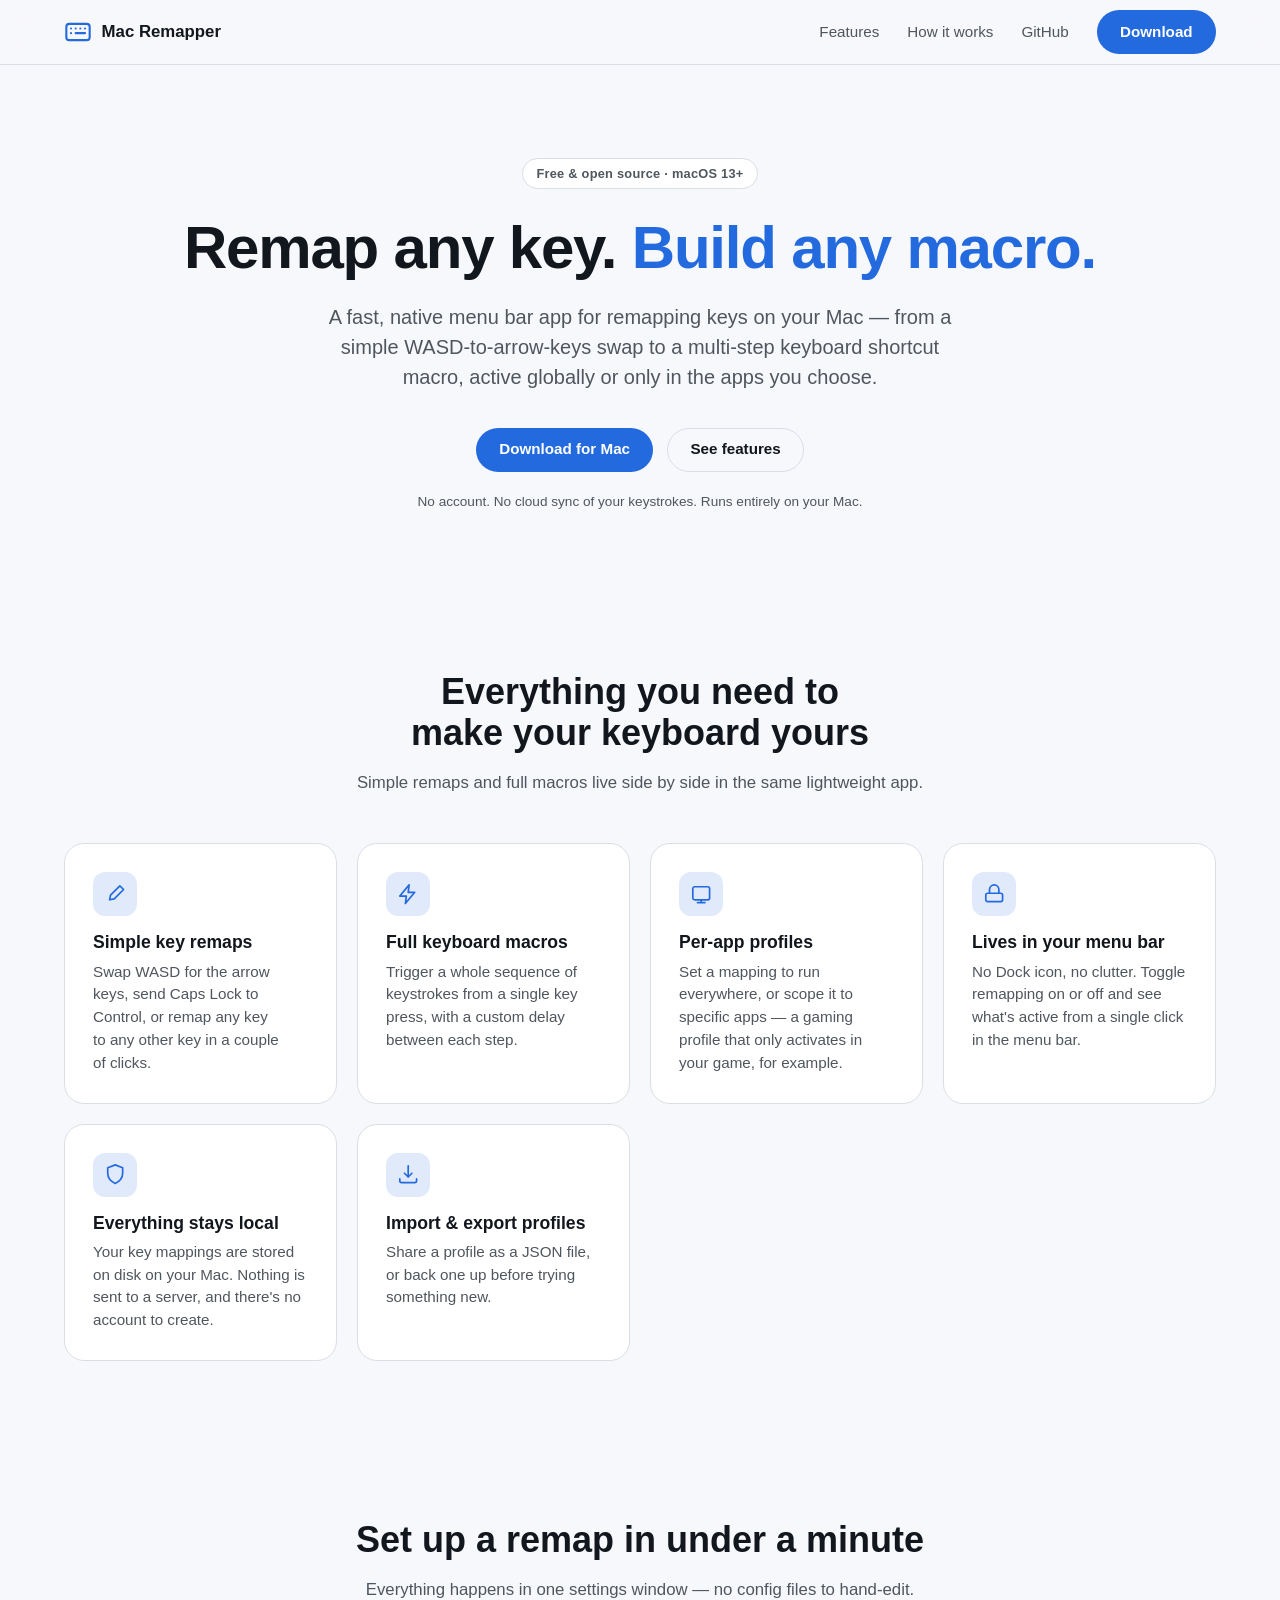
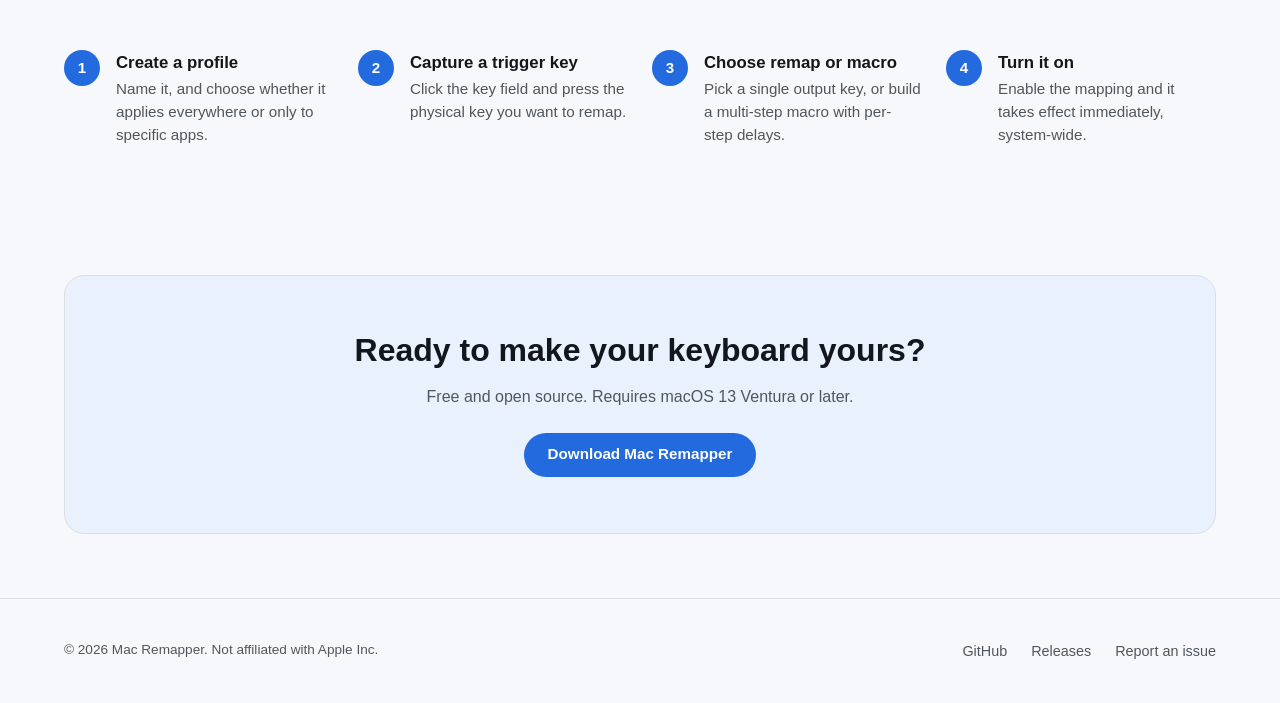
==== docs/index.html @ aa9de694 "Initial commit: Mac Remapper app scaffold + website - Swift Package app split into MacRemapperCore (" ====
<!doctype html>
<html lang="en">
<head>
<meta charset="utf-8">
<meta name="viewport" content="width=device-width, initial-scale=1, viewport-fit=cover">
<meta name="color-scheme" content="light dark">
<title>Mac Remapper — Remap keys and build macros on your Mac</title>
<meta name="description" content="Mac Remapper is a free, native menu bar app for remapping keys and building keyboard macros on macOS — globally or per app.">
<link rel="icon" href="assets/icons/favicon.svg" type="image/svg+xml">
<link rel="stylesheet" href="css/styles.css">
</head>
<body>

<nav class="site-nav">
  <div class="wrap">
    <a class="brand" href="index.html">
      <svg viewBox="0 0 24 24" fill="none" stroke="currentColor" stroke-width="1.8" stroke-linecap="round" stroke-linejoin="round" aria-hidden="true">
        <rect x="2" y="5" width="20" height="14" rx="2.5"></rect>
        <path d="M6 9h.01M10 9h.01M14 9h.01M18 9h.01M6 13h.01M10 13h8"></path>
      </svg>
      Mac Remapper
    </a>
    <button class="nav-toggle" aria-label="Toggle navigation" aria-expanded="false">
      <svg viewBox="0 0 24 24" width="20" height="20" fill="none" stroke="currentColor" stroke-width="2" stroke-linecap="round" aria-hidden="true">
        <path d="M3 6h18M3 12h18M3 18h18"></path>
      </svg>
    </button>
    <ul class="nav-links" data-open="false">
      <li><a href="index.html#features">Features</a></li>
      <li><a href="index.html#how-it-works">How it works</a></li>
      <li><a href="https://github.com/cksarge/Mac-Remapper">GitHub</a></li>
      <li><a class="btn btn-primary" href="download.html">Download</a></li>
    </ul>
  </div>
</nav>

<main>
  <section class="hero">
    <div class="wrap">
      <span class="eyebrow">Free &amp; open source · macOS 13+</span>
      <h1>Remap any key. <span class="accent">Build any macro.</span></h1>
      <p class="hero-subtitle">
        A fast, native menu bar app for remapping keys on your Mac — from a simple
        WASD-to-arrow-keys swap to a multi-step keyboard shortcut macro, active
        globally or only in the apps you choose.
      </p>
      <div class="hero-actions">
        <a class="btn btn-primary" href="download.html">Download for Mac</a>
        <a class="btn btn-secondary" href="index.html#features">See features</a>
      </div>
      <p class="hero-note">No account. No cloud sync of your keystrokes. Runs entirely on your Mac.</p>
    </div>
  </section>

  <section id="features">
    <div class="wrap">
      <div class="section-head">
        <h2>Everything you need to make your keyboard yours</h2>
        <p>Simple remaps and full macros live side by side in the same lightweight app.</p>
      </div>
      <div class="feature-grid">
        <article class="feature-card">
          <div class="icon">
            <svg viewBox="0 0 24 24" fill="none" stroke="currentColor" stroke-width="1.8" stroke-linecap="round" stroke-linejoin="round" aria-hidden="true">
              <path d="M17 3l4 4-10 10-5 1 1-5L17 3z"></path>
            </svg>
          </div>
          <h3>Simple key remaps</h3>
          <p>Swap WASD for the arrow keys, send Caps Lock to Control, or remap any key to any other key in a couple of clicks.</p>
        </article>
        <article class="feature-card">
          <div class="icon">
            <svg viewBox="0 0 24 24" fill="none" stroke="currentColor" stroke-width="1.8" stroke-linecap="round" stroke-linejoin="round" aria-hidden="true">
              <path d="M13 2 3 14h7l-1 8 10-12h-7l1-8z"></path>
            </svg>
          </div>
          <h3>Full keyboard macros</h3>
          <p>Trigger a whole sequence of keystrokes from a single key press, with a custom delay between each step.</p>
        </article>
        <article class="feature-card">
          <div class="icon">
            <svg viewBox="0 0 24 24" fill="none" stroke="currentColor" stroke-width="1.8" stroke-linecap="round" stroke-linejoin="round" aria-hidden="true">
              <rect x="3" y="4" width="18" height="14" rx="2"></rect>
              <path d="M8 21h8M12 18v3"></path>
            </svg>
          </div>
          <h3>Per-app profiles</h3>
          <p>Set a mapping to run everywhere, or scope it to specific apps — a gaming profile that only activates in your game, for example.</p>
        </article>
        <article class="feature-card">
          <div class="icon">
            <svg viewBox="0 0 24 24" fill="none" stroke="currentColor" stroke-width="1.8" stroke-linecap="round" stroke-linejoin="round" aria-hidden="true">
              <rect x="3" y="11" width="18" height="9" rx="2"></rect>
              <path d="M7 11V7a5 5 0 0 1 10 0v4"></path>
            </svg>
          </div>
          <h3>Lives in your menu bar</h3>
          <p>No Dock icon, no clutter. Toggle remapping on or off and see what's active from a single click in the menu bar.</p>
        </article>
        <article class="feature-card">
          <div class="icon">
            <svg viewBox="0 0 24 24" fill="none" stroke="currentColor" stroke-width="1.8" stroke-linecap="round" stroke-linejoin="round" aria-hidden="true">
              <path d="M12 2 4 5v6c0 5 3.4 8.7 8 11 4.6-2.3 8-6 8-11V5l-8-3z"></path>
            </svg>
          </div>
          <h3>Everything stays local</h3>
          <p>Your key mappings are stored on disk on your Mac. Nothing is sent to a server, and there's no account to create.</p>
        </article>
        <article class="feature-card">
          <div class="icon">
            <svg viewBox="0 0 24 24" fill="none" stroke="currentColor" stroke-width="1.8" stroke-linecap="round" stroke-linejoin="round" aria-hidden="true">
              <path d="M12 3v12M12 15l-4-4M12 15l4-4"></path>
              <path d="M3 17v2a2 2 0 0 0 2 2h14a2 2 0 0 0 2-2v-2"></path>
            </svg>
          </div>
          <h3>Import &amp; export profiles</h3>
          <p>Share a profile as a JSON file, or back one up before trying something new.</p>
        </article>
      </div>
    </div>
  </section>

  <section id="how-it-works">
    <div class="wrap">
      <div class="section-head">
        <h2>Set up a remap in under a minute</h2>
        <p>Everything happens in one settings window — no config files to hand-edit.</p>
      </div>
      <div class="steps">
        <div class="step">
          <span class="step-number">1</span>
          <h3>Create a profile</h3>
          <p>Name it, and choose whether it applies everywhere or only to specific apps.</p>
        </div>
        <div class="step">
          <span class="step-number">2</span>
          <h3>Capture a trigger key</h3>
          <p>Click the key field and press the physical key you want to remap.</p>
        </div>
        <div class="step">
          <span class="step-number">3</span>
          <h3>Choose remap or macro</h3>
          <p>Pick a single output key, or build a multi-step macro with per-step delays.</p>
        </div>
        <div class="step">
          <span class="step-number">4</span>
          <h3>Turn it on</h3>
          <p>Enable the mapping and it takes effect immediately, system-wide.</p>
        </div>
      </div>
    </div>
  </section>

  <section>
    <div class="wrap">
      <div class="cta-band">
        <h2>Ready to make your keyboard yours?</h2>
        <p>Free and open source. Requires macOS 13 Ventura or later.</p>
        <a class="btn btn-primary" href="download.html">Download Mac Remapper</a>
      </div>
    </div>
  </section>
</main>

<footer class="site-footer">
  <div class="wrap">
    <p class="footer-note">© <span id="year"></span> Mac Remapper. Not affiliated with Apple Inc.</p>
    <ul class="footer-links">
      <li><a href="https://github.com/cksarge/Mac-Remapper">GitHub</a></li>
      <li><a href="https://github.com/cksarge/Mac-Remapper/releases">Releases</a></li>
      <li><a href="https://github.com/cksarge/Mac-Remapper/issues">Report an issue</a></li>
    </ul>
  </div>
</footer>

<script>document.getElementById("year").textContent = new Date().getFullYear();</script>
<script src="js/main.js"></script>
</body>
</html>
---- docs/css/styles.css ----
/* ==========================================================================
   Design tokens
   ========================================================================== */
:root {
  color-scheme: light dark;

  /* Tier 1: literal tokens */
  --color-blue-40: oklch(55% 0.19 260);
  --color-blue-75: oklch(75% 0.15 260);
  --color-gray-98: oklch(98% 0.004 260);
  --color-gray-92: oklch(92% 0.006 260);
  --color-gray-90: oklch(90% 0.01 260);
  --color-gray-65: oklch(65% 0.015 260);
  --color-gray-45: oklch(45% 0.015 260);
  --color-gray-30: oklch(30% 0.015 260);
  --color-gray-20: oklch(20% 0.015 260);
  --color-gray-15: oklch(15% 0.015 260);
  --color-gray-12: oklch(12% 0.015 260);

  /* Tier 2: semantic tokens */
  --color-bg: light-dark(var(--color-gray-98), var(--color-gray-12));
  --color-surface: light-dark(white, var(--color-gray-15));
  --color-surface-raised: light-dark(white, var(--color-gray-20));
  --color-text: light-dark(var(--color-gray-20), var(--color-gray-92));
  --color-text-muted: light-dark(var(--color-gray-45), var(--color-gray-65));
  --color-border: light-dark(var(--color-gray-90), var(--color-gray-30));
  --color-accent: light-dark(var(--color-blue-40), var(--color-blue-75));
  --color-accent-text: light-dark(white, var(--color-gray-12));

  --font-sans: -apple-system, BlinkMacSystemFont, "SF Pro Text", "Segoe UI", Roboto, Helvetica, Arial, sans-serif;
  --font-mono: ui-monospace, "SF Mono", Menlo, Consolas, monospace;

  --radius-md: 0.75rem;
  --radius-lg: 1.25rem;
  --shadow-card: 0 1px 2px oklch(0% 0 0 / 4%), 0 8px 24px oklch(0% 0 0 / 6%);

  accent-color: var(--color-accent);
  scrollbar-color: light-dark(var(--color-gray-90), var(--color-gray-30)) transparent;
}

/* ==========================================================================
   Reset & base
   ========================================================================== */
*,
*::before,
*::after {
  box-sizing: border-box;
}

html {
  -webkit-text-size-adjust: 100%;
}

body {
  margin: 0;
  background: var(--color-bg);
  color: var(--color-text);
  font-family: var(--font-sans);
  font-size: 1rem;
  line-height: 1.5;
  overflow-wrap: break-word;
}

img,
svg {
  max-width: 100%;
  display: block;
}

h1,
h2,
h3 {
  line-height: 1.15;
  text-wrap: balance;
}

p {
  text-wrap: pretty;
}

a {
  color: inherit;
}

:focus-visible {
  outline: 2px solid var(--color-accent);
  outline-offset: 2px;
}

.visually-hidden {
  position: absolute;
  inline-size: 1px;
  block-size: 1px;
  overflow: hidden;
  clip-path: inset(50%);
  white-space: nowrap;
}

/* ==========================================================================
   Layout shell
   ========================================================================== */
.wrap {
  inline-size: min(100% - 3rem, 72rem);
  margin-inline: auto;
}

/* ==========================================================================
   Nav
   ========================================================================== */
.site-nav {
  position: sticky;
  top: env(safe-area-inset-top, 0px);
  z-index: 10;
  background: color-mix(in oklab, var(--color-bg) 88%, transparent);
  backdrop-filter: blur(12px);
  border-block-end: 1px solid var(--color-border);
}

.site-nav .wrap {
  display: flex;
  align-items: center;
  justify-content: space-between;
  block-size: 4rem;
  gap: 1rem;
}

.brand {
  display: flex;
  align-items: center;
  gap: 0.6rem;
  font-weight: 700;
  font-size: 1.05rem;
  text-decoration: none;
  color: var(--color-text);
}

.brand svg {
  inline-size: 1.75rem;
  block-size: 1.75rem;
  color: var(--color-accent);
}

.nav-links {
  display: flex;
  align-items: center;
  gap: 1.75rem;
  list-style: none;
  margin: 0;
  padding: 0;
}

.nav-links a {
  text-decoration: none;
  color: var(--color-text-muted);
  font-size: 0.95rem;
  transition: color 0.15s ease;
}

.nav-links a:hover {
  color: var(--color-text);
}

.nav-links .btn {
  color: var(--color-accent-text);
}

.nav-toggle {
  display: none;
}

/* ==========================================================================
   Buttons
   ========================================================================== */
.btn {
  display: inline-flex;
  align-items: center;
  justify-content: center;
  gap: 0.5rem;
  min-block-size: 2.75rem;
  padding-inline: 1.4rem;
  border-radius: 999px;
  font-size: 0.95rem;
  font-weight: 600;
  text-decoration: none;
  border: 1px solid transparent;
  cursor: pointer;
  transition: transform 0.15s ease, background-color 0.15s ease, border-color 0.15s ease;
}

.btn:active {
  transform: scale(0.98);
}

.btn-primary {
  background: var(--color-accent);
  color: var(--color-accent-text);
}

.btn-primary:hover {
  background: color-mix(in oklab, var(--color-accent), black 10%);
}

.btn-secondary {
  background: transparent;
  color: var(--color-text);
  border-color: var(--color-border);
}

.btn-secondary:hover {
  border-color: var(--color-accent);
  color: var(--color-accent);
}

.btn-block {
  inline-size: 100%;
}

/* ==========================================================================
   Hero
   ========================================================================== */
.hero {
  padding-block: clamp(3.5rem, 6vw + 1rem, 7rem) clamp(2.5rem, 4vw, 4rem);
  text-align: center;
}

.eyebrow {
  display: inline-flex;
  align-items: center;
  gap: 0.5rem;
  padding: 0.3rem 0.85rem;
  border-radius: 999px;
  background: var(--color-surface);
  border: 1px solid var(--color-border);
  color: var(--color-text-muted);
  font-size: 0.8rem;
  font-weight: 600;
  letter-spacing: 0.02em;
  margin-block-end: 1.5rem;
}

.hero h1 {
  font-size: clamp(2.25rem, 1.6rem + 3vw, 3.75rem);
  margin-block: 0 1.1rem;
  letter-spacing: -0.02em;
}

.hero h1 .accent {
  color: var(--color-accent);
}

.hero-subtitle {
  font-size: clamp(1.05rem, 0.95rem + 0.4vw, 1.25rem);
  color: var(--color-text-muted);
  max-inline-size: 40rem;
  margin-inline: auto;
  margin-block-end: 2.25rem;
}

.hero-actions {
  display: flex;
  flex-wrap: wrap;
  justify-content: center;
  gap: 0.85rem;
}

.hero-note {
  margin-block-start: 1.25rem;
  font-size: 0.85rem;
  color: var(--color-text-muted);
}

/* ==========================================================================
   Sections
   ========================================================================== */
section {
  padding-block: clamp(2.5rem, 5vw, 5rem);
}

.section-head {
  text-align: center;
  max-inline-size: 40rem;
  margin-inline: auto;
  margin-block-end: clamp(2rem, 4vw, 3rem);
}

.section-head h2 {
  font-size: clamp(1.6rem, 1.3rem + 1.2vw, 2.25rem);
  margin-block-end: 0.6rem;
}

.section-head p {
  color: var(--color-text-muted);
  font-size: 1.05rem;
}

/* ==========================================================================
   Feature grid
   ========================================================================== */
.feature-grid {
  display: grid;
  grid-template-columns: repeat(auto-fit, minmax(min(100%, 15.5rem), 1fr));
  gap: 1.25rem;
}

.feature-card {
  background: var(--color-surface);
  border: 1px solid var(--color-border);
  border-radius: var(--radius-lg);
  padding: 1.75rem;
}

.feature-card .icon {
  inline-size: 2.75rem;
  block-size: 2.75rem;
  border-radius: var(--radius-md);
  display: grid;
  place-items: center;
  background: color-mix(in oklab, var(--color-accent) 14%, transparent);
  color: var(--color-accent);
  margin-block-end: 1rem;
}

.feature-card .icon svg {
  inline-size: 1.4rem;
  block-size: 1.4rem;
}

.feature-card h3 {
  font-size: 1.1rem;
  margin-block: 0 0.5rem;
}

.feature-card p {
  color: var(--color-text-muted);
  font-size: 0.95rem;
  margin: 0;
}

/* ==========================================================================
   How it works
   ========================================================================== */
.steps {
  display: grid;
  grid-template-columns: repeat(auto-fit, minmax(min(100%, 16rem), 1fr));
  gap: 1.5rem;
}

.step {
  position: relative;
  padding-inline-start: 3.25rem;
}

.step .step-number {
  position: absolute;
  inset-inline-start: 0;
  inset-block-start: 0;
  inline-size: 2.25rem;
  block-size: 2.25rem;
  border-radius: 50%;
  background: var(--color-accent);
  color: var(--color-accent-text);
  display: grid;
  place-items: center;
  font-weight: 700;
  font-size: 0.95rem;
}

.step h3 {
  font-size: 1.05rem;
  margin-block: 0.15rem 0.4rem;
}

.step p {
  color: var(--color-text-muted);
  font-size: 0.95rem;
  margin: 0;
}

/* ==========================================================================
   CTA band
   ========================================================================== */
.cta-band {
  border-radius: var(--radius-lg);
  background: color-mix(in oklab, var(--color-accent) 10%, var(--color-surface));
  border: 1px solid var(--color-border);
  padding: clamp(2rem, 5vw, 3.5rem);
  text-align: center;
}

.cta-band h2 {
  font-size: clamp(1.5rem, 1.2rem + 1vw, 2rem);
  margin-block: 0 0.6rem;
}

.cta-band p {
  color: var(--color-text-muted);
  margin-block-end: 1.5rem;
}

/* ==========================================================================
   Footer
   ========================================================================== */
.site-footer {
  border-block-start: 1px solid var(--color-border);
  padding-block: 2.5rem;
  padding-block-end: calc(2.5rem + env(safe-area-inset-bottom, 0px));
}

.site-footer .wrap {
  display: flex;
  flex-wrap: wrap;
  justify-content: space-between;
  align-items: center;
  gap: 1rem;
}

.footer-links {
  display: flex;
  gap: 1.5rem;
  list-style: none;
  margin: 0;
  padding: 0;
  flex-wrap: wrap;
}

.footer-links a {
  color: var(--color-text-muted);
  text-decoration: none;
  font-size: 0.9rem;
}

.footer-links a:hover {
  color: var(--color-text);
}

.footer-note {
  color: var(--color-text-muted);
  font-size: 0.85rem;
  margin: 0;
}

/* ==========================================================================
   Download page
   ========================================================================== */
.download-card {
  background: var(--color-surface);
  border: 1px solid var(--color-border);
  border-radius: var(--radius-lg);
  box-shadow: var(--shadow-card);
  padding: clamp(1.75rem, 4vw, 2.75rem);
  max-inline-size: 34rem;
  margin-inline: auto;
  text-align: center;
}

.download-card .icon-lg {
  inline-size: 4rem;
  block-size: 4rem;
  margin-inline: auto;
  margin-block-end: 1.25rem;
  border-radius: var(--radius-md);
  background: color-mix(in oklab, var(--color-accent) 14%, transparent);
  color: var(--color-accent);
  display: grid;
  place-items: center;
}

.download-card .icon-lg svg {
  inline-size: 2rem;
  block-size: 2rem;
}

.download-meta {
  display: flex;
  justify-content: center;
  gap: 1.5rem;
  margin-block: 1.25rem;
  flex-wrap: wrap;
  color: var(--color-text-muted);
  font-size: 0.9rem;
}

.download-meta strong {
  color: var(--color-text);
  display: block;
  font-size: 1rem;
}

.requirements {
  text-align: start;
  background: var(--color-bg);
  border: 1px solid var(--color-border);
  border-radius: var(--radius-md);
  padding: 1.25rem 1.5rem;
  margin-block-start: 2rem;
}

.requirements h3 {
  font-size: 0.95rem;
  margin-block: 0 0.6rem;
}

.requirements ul {
  margin: 0;
  padding-inline-start: 1.2rem;
  color: var(--color-text-muted);
  font-size: 0.9rem;
}

.requirements li + li {
  margin-block-start: 0.35rem;
}

.install-steps {
  text-align: start;
  margin-block-start: 2.5rem;
}

.install-steps ol {
  padding-inline-start: 1.2rem;
  color: var(--color-text-muted);
  font-size: 0.95rem;
}

.install-steps li + li {
  margin-block-start: 0.6rem;
}

.install-steps code {
  font-family: var(--font-mono);
  background: var(--color-bg);
  border: 1px solid var(--color-border);
  border-radius: 0.3rem;
  padding: 0.1rem 0.4rem;
  font-size: 0.85em;
}

/* ==========================================================================
   Small screens
   ========================================================================== */
@media (max-width: 40rem) {
  .nav-links {
    display: none;
    position: fixed;
    inset-block-start: 4rem;
    inset-inline: 0;
    /* Explicit height rather than relying on inset top+bottom auto-stretch,
       which some engines fail to resolve correctly on a flex container. */
    block-size: calc(100dvh - 4rem);
    overflow-y: auto;
    flex-direction: column;
    align-items: stretch;
    padding: 1.5rem;
    gap: 1rem;
    background: var(--color-surface);
    border-block-start: 1px solid var(--color-border);
    box-shadow: var(--shadow-card);
  }

  .nav-links[data-open="true"] {
    display: flex;
  }

  .nav-links a {
    font-size: 1.05rem;
    padding-block: 0.5rem;
  }

  .nav-toggle {
    display: inline-flex;
    align-items: center;
    justify-content: center;
    inline-size: 2.5rem;
    block-size: 2.5rem;
    border-radius: 0.5rem;
    border: 1px solid var(--color-border);
    background: var(--color-surface);
    color: var(--color-text);
  }
}

@media (prefers-reduced-motion: reduce) {
  * {
    transition-duration: 0.001ms !important;
    animation-duration: 0.001ms !important;
  }
}
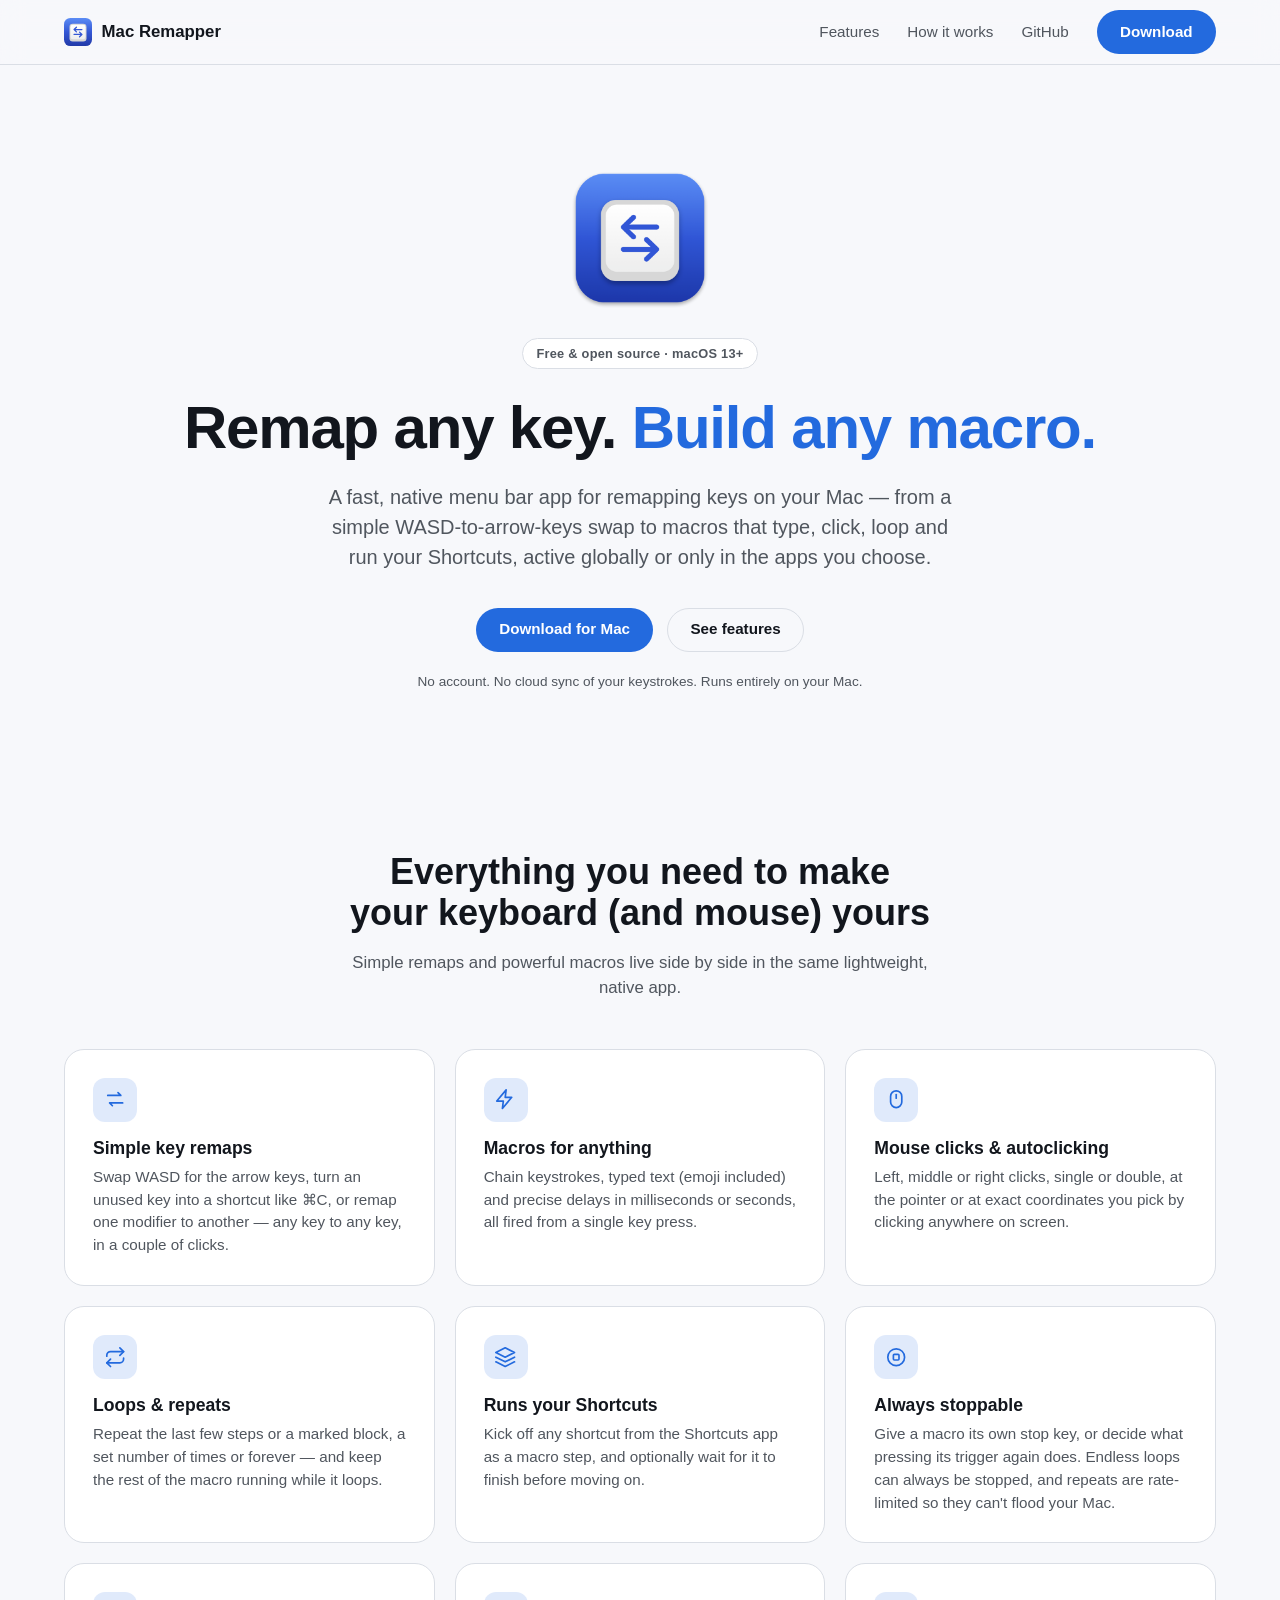
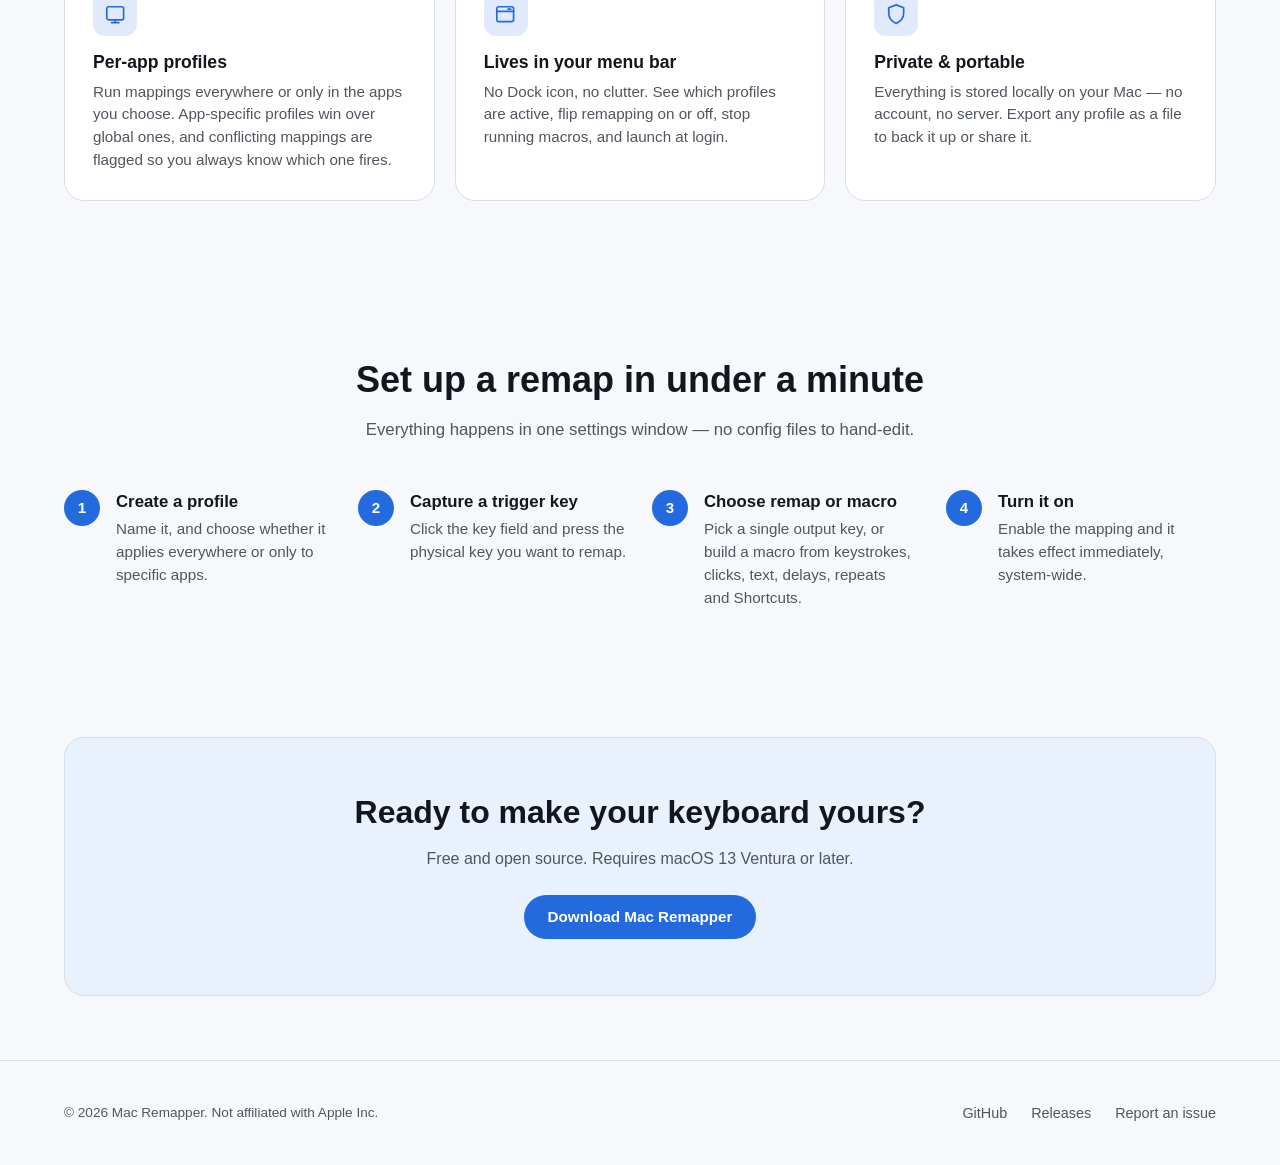
==== commit 678ab381: "feat: Mac Remapper 1.0.0 First public release of the menu bar app and website.  App - Macros with ke" ====
--- a/docs/index.html
+++ b/docs/index.html
@@ -5,8 +5,9 @@
 <meta name="viewport" content="width=device-width, initial-scale=1, viewport-fit=cover">
 <meta name="color-scheme" content="light dark">
 <title>Mac Remapper — Remap keys and build macros on your Mac</title>
-<meta name="description" content="Mac Remapper is a free, native menu bar app for remapping keys and building keyboard macros on macOS — globally or per app.">
+<meta name="description" content="Mac Remapper is a free, native menu bar app for remapping keys and building keyboard and mouse macros on macOS — globally or per app.">
 <link rel="icon" href="assets/icons/favicon.svg" type="image/svg+xml">
+<link rel="apple-touch-icon" href="assets/icons/apple-touch-icon.png">
 <link rel="stylesheet" href="css/styles.css">
 </head>
 <body>
@@ -14,10 +15,7 @@
 <nav class="site-nav">
   <div class="wrap">
     <a class="brand" href="index.html">
-      <svg viewBox="0 0 24 24" fill="none" stroke="currentColor" stroke-width="1.8" stroke-linecap="round" stroke-linejoin="round" aria-hidden="true">
-        <rect x="2" y="5" width="20" height="14" rx="2.5"></rect>
-        <path d="M6 9h.01M10 9h.01M14 9h.01M18 9h.01M6 13h.01M10 13h8"></path>
-      </svg>
+      <img src="assets/icons/favicon.svg" alt="" width="28" height="28">
       Mac Remapper
     </a>
     <button class="nav-toggle" aria-label="Toggle navigation" aria-expanded="false">
@@ -37,12 +35,13 @@
 <main>
   <section class="hero">
     <div class="wrap">
+      <img class="hero-icon" src="assets/icons/app-icon-512.png" alt="Mac Remapper app icon" width="160" height="160">
       <span class="eyebrow">Free &amp; open source · macOS 13+</span>
       <h1>Remap any key. <span class="accent">Build any macro.</span></h1>
       <p class="hero-subtitle">
         A fast, native menu bar app for remapping keys on your Mac — from a simple
-        WASD-to-arrow-keys swap to a multi-step keyboard shortcut macro, active
-        globally or only in the apps you choose.
+        WASD-to-arrow-keys swap to macros that type, click, loop and run your
+        Shortcuts, active globally or only in the apps you choose.
       </p>
       <div class="hero-actions">
         <a class="btn btn-primary" href="download.html">Download for Mac</a>
@@ -55,18 +54,18 @@
   <section id="features">
     <div class="wrap">
       <div class="section-head">
-        <h2>Everything you need to make your keyboard yours</h2>
-        <p>Simple remaps and full macros live side by side in the same lightweight app.</p>
+        <h2>Everything you need to make your keyboard (and mouse) yours</h2>
+        <p>Simple remaps and powerful macros live side by side in the same lightweight, native app.</p>
       </div>
       <div class="feature-grid">
         <article class="feature-card">
           <div class="icon">
             <svg viewBox="0 0 24 24" fill="none" stroke="currentColor" stroke-width="1.8" stroke-linecap="round" stroke-linejoin="round" aria-hidden="true">
-              <path d="M17 3l4 4-10 10-5 1 1-5L17 3z"></path>
+              <path d="M4 8h14l-3-3"></path><path d="M20 16H6l3 3"></path>
             </svg>
           </div>
           <h3>Simple key remaps</h3>
-          <p>Swap WASD for the arrow keys, send Caps Lock to Control, or remap any key to any other key in a couple of clicks.</p>
+          <p>Swap WASD for the arrow keys, turn an unused key into a shortcut like ⌘C, or remap one modifier to another — any key to any key, in a couple of clicks.</p>
         </article>
         <article class="feature-card">
           <div class="icon">
@@ -74,28 +73,62 @@
               <path d="M13 2 3 14h7l-1 8 10-12h-7l1-8z"></path>
             </svg>
           </div>
-          <h3>Full keyboard macros</h3>
-          <p>Trigger a whole sequence of keystrokes from a single key press, with a custom delay between each step.</p>
-        </article>
-        <article class="feature-card">
-          <div class="icon">
-            <svg viewBox="0 0 24 24" fill="none" stroke="currentColor" stroke-width="1.8" stroke-linecap="round" stroke-linejoin="round" aria-hidden="true">
-              <rect x="3" y="4" width="18" height="14" rx="2"></rect>
-              <path d="M8 21h8M12 18v3"></path>
+          <h3>Macros for anything</h3>
+          <p>Chain keystrokes, typed text (emoji included) and precise delays in milliseconds or seconds, all fired from a single key press.</p>
+        </article>
+        <article class="feature-card">
+          <div class="icon">
+            <svg viewBox="0 0 24 24" fill="none" stroke="currentColor" stroke-width="1.8" stroke-linecap="round" stroke-linejoin="round" aria-hidden="true">
+              <rect x="6" y="3" width="12" height="18" rx="6"></rect><path d="M12 7v4"></path>
+            </svg>
+          </div>
+          <h3>Mouse clicks &amp; autoclicking</h3>
+          <p>Left, middle or right clicks, single or double, at the pointer or at exact coordinates you pick by clicking anywhere on screen.</p>
+        </article>
+        <article class="feature-card">
+          <div class="icon">
+            <svg viewBox="0 0 24 24" fill="none" stroke="currentColor" stroke-width="1.8" stroke-linecap="round" stroke-linejoin="round" aria-hidden="true">
+              <path d="M17 2l4 4-4 4"></path><path d="M3 11v-1a4 4 0 0 1 4-4h14"></path><path d="M7 22l-4-4 4-4"></path><path d="M21 13v1a4 4 0 0 1-4 4H3"></path>
+            </svg>
+          </div>
+          <h3>Loops &amp; repeats</h3>
+          <p>Repeat the last few steps or a marked block, a set number of times or forever — and keep the rest of the macro running while it loops.</p>
+        </article>
+        <article class="feature-card">
+          <div class="icon">
+            <svg viewBox="0 0 24 24" fill="none" stroke="currentColor" stroke-width="1.8" stroke-linecap="round" stroke-linejoin="round" aria-hidden="true">
+              <path d="M12 2 2 7l10 5 10-5-10-5z"></path><path d="M2 17l10 5 10-5"></path><path d="M2 12l10 5 10-5"></path>
+            </svg>
+          </div>
+          <h3>Runs your Shortcuts</h3>
+          <p>Kick off any shortcut from the Shortcuts app as a macro step, and optionally wait for it to finish before moving on.</p>
+        </article>
+        <article class="feature-card">
+          <div class="icon">
+            <svg viewBox="0 0 24 24" fill="none" stroke="currentColor" stroke-width="1.8" stroke-linecap="round" stroke-linejoin="round" aria-hidden="true">
+              <circle cx="12" cy="12" r="9"></circle><rect x="9" y="9" width="6" height="6" rx="1"></rect>
+            </svg>
+          </div>
+          <h3>Always stoppable</h3>
+          <p>Give a macro its own stop key, or decide what pressing its trigger again does. Endless loops can always be stopped, and repeats are rate-limited so they can't flood your Mac.</p>
+        </article>
+        <article class="feature-card">
+          <div class="icon">
+            <svg viewBox="0 0 24 24" fill="none" stroke="currentColor" stroke-width="1.8" stroke-linecap="round" stroke-linejoin="round" aria-hidden="true">
+              <rect x="3" y="4" width="18" height="14" rx="2"></rect><path d="M8 21h8M12 18v3"></path>
             </svg>
           </div>
           <h3>Per-app profiles</h3>
-          <p>Set a mapping to run everywhere, or scope it to specific apps — a gaming profile that only activates in your game, for example.</p>
-        </article>
-        <article class="feature-card">
-          <div class="icon">
-            <svg viewBox="0 0 24 24" fill="none" stroke="currentColor" stroke-width="1.8" stroke-linecap="round" stroke-linejoin="round" aria-hidden="true">
-              <rect x="3" y="11" width="18" height="9" rx="2"></rect>
-              <path d="M7 11V7a5 5 0 0 1 10 0v4"></path>
+          <p>Run mappings everywhere or only in the apps you choose. App-specific profiles win over global ones, and conflicting mappings are flagged so you always know which one fires.</p>
+        </article>
+        <article class="feature-card">
+          <div class="icon">
+            <svg viewBox="0 0 24 24" fill="none" stroke="currentColor" stroke-width="1.8" stroke-linecap="round" stroke-linejoin="round" aria-hidden="true">
+              <rect x="3" y="4" width="18" height="16" rx="2"></rect><path d="M3 9h18"></path><path d="M15 6.5h3"></path>
             </svg>
           </div>
           <h3>Lives in your menu bar</h3>
-          <p>No Dock icon, no clutter. Toggle remapping on or off and see what's active from a single click in the menu bar.</p>
+          <p>No Dock icon, no clutter. See which profiles are active, flip remapping on or off, stop running macros, and launch at login.</p>
         </article>
         <article class="feature-card">
           <div class="icon">
@@ -103,18 +136,8 @@
               <path d="M12 2 4 5v6c0 5 3.4 8.7 8 11 4.6-2.3 8-6 8-11V5l-8-3z"></path>
             </svg>
           </div>
-          <h3>Everything stays local</h3>
-          <p>Your key mappings are stored on disk on your Mac. Nothing is sent to a server, and there's no account to create.</p>
-        </article>
-        <article class="feature-card">
-          <div class="icon">
-            <svg viewBox="0 0 24 24" fill="none" stroke="currentColor" stroke-width="1.8" stroke-linecap="round" stroke-linejoin="round" aria-hidden="true">
-              <path d="M12 3v12M12 15l-4-4M12 15l4-4"></path>
-              <path d="M3 17v2a2 2 0 0 0 2 2h14a2 2 0 0 0 2-2v-2"></path>
-            </svg>
-          </div>
-          <h3>Import &amp; export profiles</h3>
-          <p>Share a profile as a JSON file, or back one up before trying something new.</p>
+          <h3>Private &amp; portable</h3>
+          <p>Everything is stored locally on your Mac — no account, no server. Export any profile as a file to back it up or share it.</p>
         </article>
       </div>
     </div>
@@ -140,7 +163,7 @@
         <div class="step">
           <span class="step-number">3</span>
           <h3>Choose remap or macro</h3>
-          <p>Pick a single output key, or build a multi-step macro with per-step delays.</p>
+          <p>Pick a single output key, or build a macro from keystrokes, clicks, text, delays, repeats and Shortcuts.</p>
         </div>
         <div class="step">
           <span class="step-number">4</span>
--- a/docs/css/styles.css
+++ b/docs/css/styles.css
@@ -134,10 +134,9 @@
   color: var(--color-text);
 }
 
-.brand svg {
+.brand img {
   inline-size: 1.75rem;
   block-size: 1.75rem;
-  color: var(--color-accent);
 }
 
 .nav-links {
@@ -223,6 +222,20 @@
   text-align: center;
 }
 
+.hero-icon {
+  display: block;
+  inline-size: clamp(7rem, 5rem + 8vw, 10rem);
+  block-size: auto;
+  margin-inline: auto;
+  margin-block-end: 1.25rem;
+  animation: hero-icon-float 6s ease-in-out infinite;
+}
+
+@keyframes hero-icon-float {
+  0%, 100% { transform: translateY(0); }
+  50% { transform: translateY(-0.5rem); }
+}
+
 .eyebrow {
   display: inline-flex;
   align-items: center;
@@ -298,7 +311,8 @@
    ========================================================================== */
 .feature-grid {
   display: grid;
-  grid-template-columns: repeat(auto-fit, minmax(min(100%, 15.5rem), 1fr));
+  /* Wide enough cards that the nine features form a 3 × 3 grid on desktop. */
+  grid-template-columns: repeat(auto-fit, minmax(min(100%, 20rem), 1fr));
   gap: 1.25rem;
 }
 
@@ -453,21 +467,12 @@
   text-align: center;
 }
 
-.download-card .icon-lg {
-  inline-size: 4rem;
-  block-size: 4rem;
+.download-icon {
+  display: block;
+  inline-size: 8rem;
+  block-size: auto;
   margin-inline: auto;
-  margin-block-end: 1.25rem;
-  border-radius: var(--radius-md);
-  background: color-mix(in oklab, var(--color-accent) 14%, transparent);
-  color: var(--color-accent);
-  display: grid;
-  place-items: center;
-}
-
-.download-card .icon-lg svg {
-  inline-size: 2rem;
-  block-size: 2rem;
+  margin-block: -0.75rem 0.5rem;
 }
 
 .download-meta {
@@ -584,4 +589,8 @@
     transition-duration: 0.001ms !important;
     animation-duration: 0.001ms !important;
   }
-}
+
+  .hero-icon {
+    animation: none;
+  }
+}
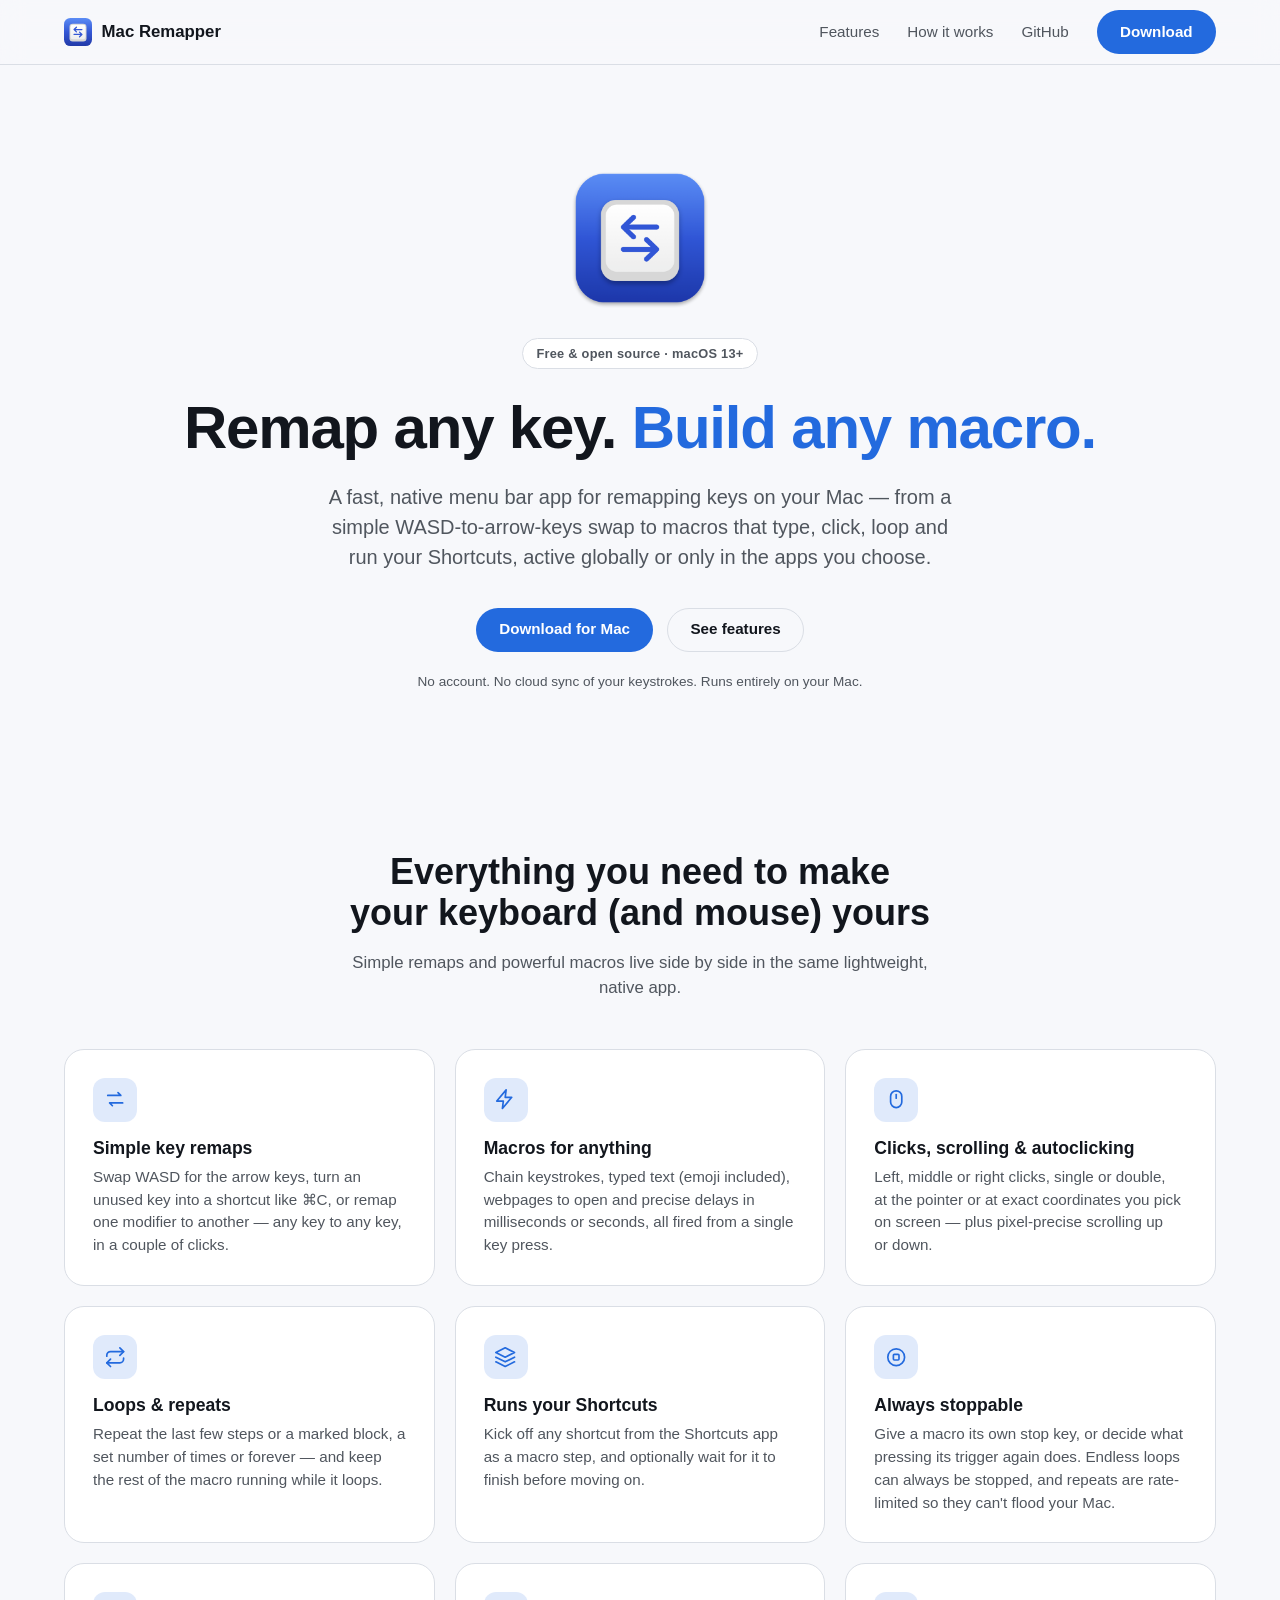
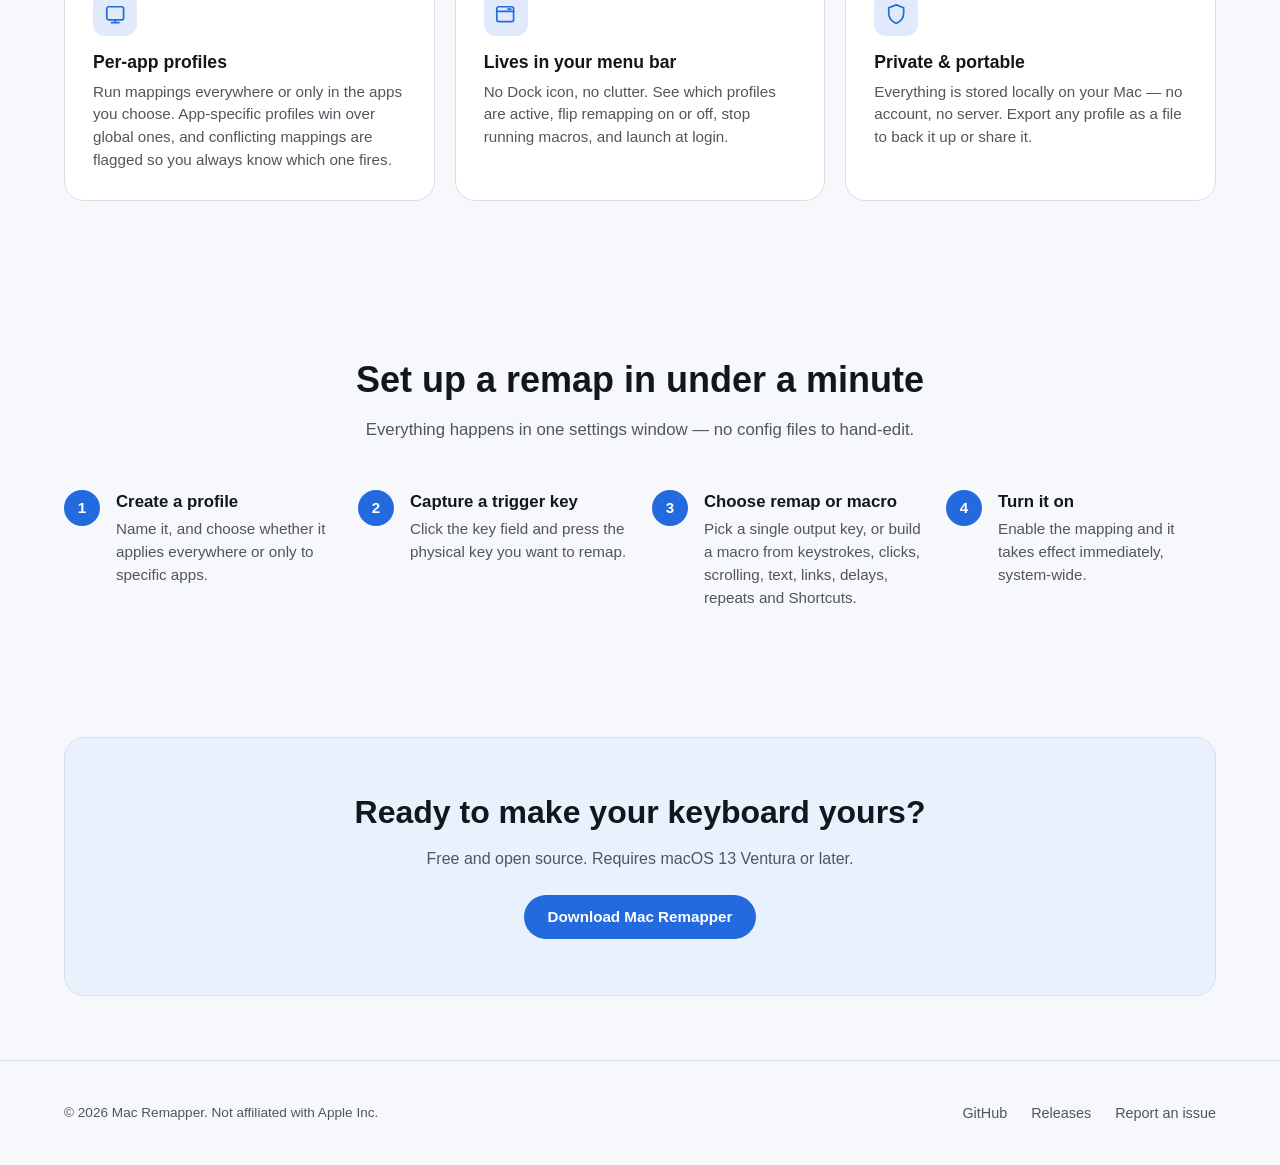
==== commit 74c388c5: "feat: Mac Remapper 1.0.1 - New macro steps: Scroll (up/down by N pixels) and Open Webpage   (adds ht" ====
--- a/docs/index.html
+++ b/docs/index.html
@@ -8,7 +8,7 @@
 <meta name="description" content="Mac Remapper is a free, native menu bar app for remapping keys and building keyboard and mouse macros on macOS — globally or per app.">
 <link rel="icon" href="assets/icons/favicon.svg" type="image/svg+xml">
 <link rel="apple-touch-icon" href="assets/icons/apple-touch-icon.png">
-<link rel="stylesheet" href="css/styles.css">
+<link rel="stylesheet" href="css/styles.css?v=2">
 </head>
 <body>
 
@@ -74,7 +74,7 @@
             </svg>
           </div>
           <h3>Macros for anything</h3>
-          <p>Chain keystrokes, typed text (emoji included) and precise delays in milliseconds or seconds, all fired from a single key press.</p>
+          <p>Chain keystrokes, typed text (emoji included), webpages to open and precise delays in milliseconds or seconds, all fired from a single key press.</p>
         </article>
         <article class="feature-card">
           <div class="icon">
@@ -82,8 +82,8 @@
               <rect x="6" y="3" width="12" height="18" rx="6"></rect><path d="M12 7v4"></path>
             </svg>
           </div>
-          <h3>Mouse clicks &amp; autoclicking</h3>
-          <p>Left, middle or right clicks, single or double, at the pointer or at exact coordinates you pick by clicking anywhere on screen.</p>
+          <h3>Clicks, scrolling &amp; autoclicking</h3>
+          <p>Left, middle or right clicks, single or double, at the pointer or at exact coordinates you pick on screen — plus pixel-precise scrolling up or down.</p>
         </article>
         <article class="feature-card">
           <div class="icon">
@@ -163,7 +163,7 @@
         <div class="step">
           <span class="step-number">3</span>
           <h3>Choose remap or macro</h3>
-          <p>Pick a single output key, or build a macro from keystrokes, clicks, text, delays, repeats and Shortcuts.</p>
+          <p>Pick a single output key, or build a macro from keystrokes, clicks, scrolling, text, links, delays, repeats and Shortcuts.</p>
         </div>
         <div class="step">
           <span class="step-number">4</span>
@@ -197,6 +197,6 @@
 </footer>
 
 <script>document.getElementById("year").textContent = new Date().getFullYear();</script>
-<script src="js/main.js"></script>
+<script src="js/main.js?v=2"></script>
 </body>
 </html>
--- a/docs/css/styles.css
+++ b/docs/css/styles.css
@@ -212,6 +212,12 @@
 
 .btn-block {
   inline-size: 100%;
+}
+
+.download-actions {
+  display: flex;
+  flex-direction: column;
+  gap: 0.75rem;
 }
 
 /* ==========================================================================
